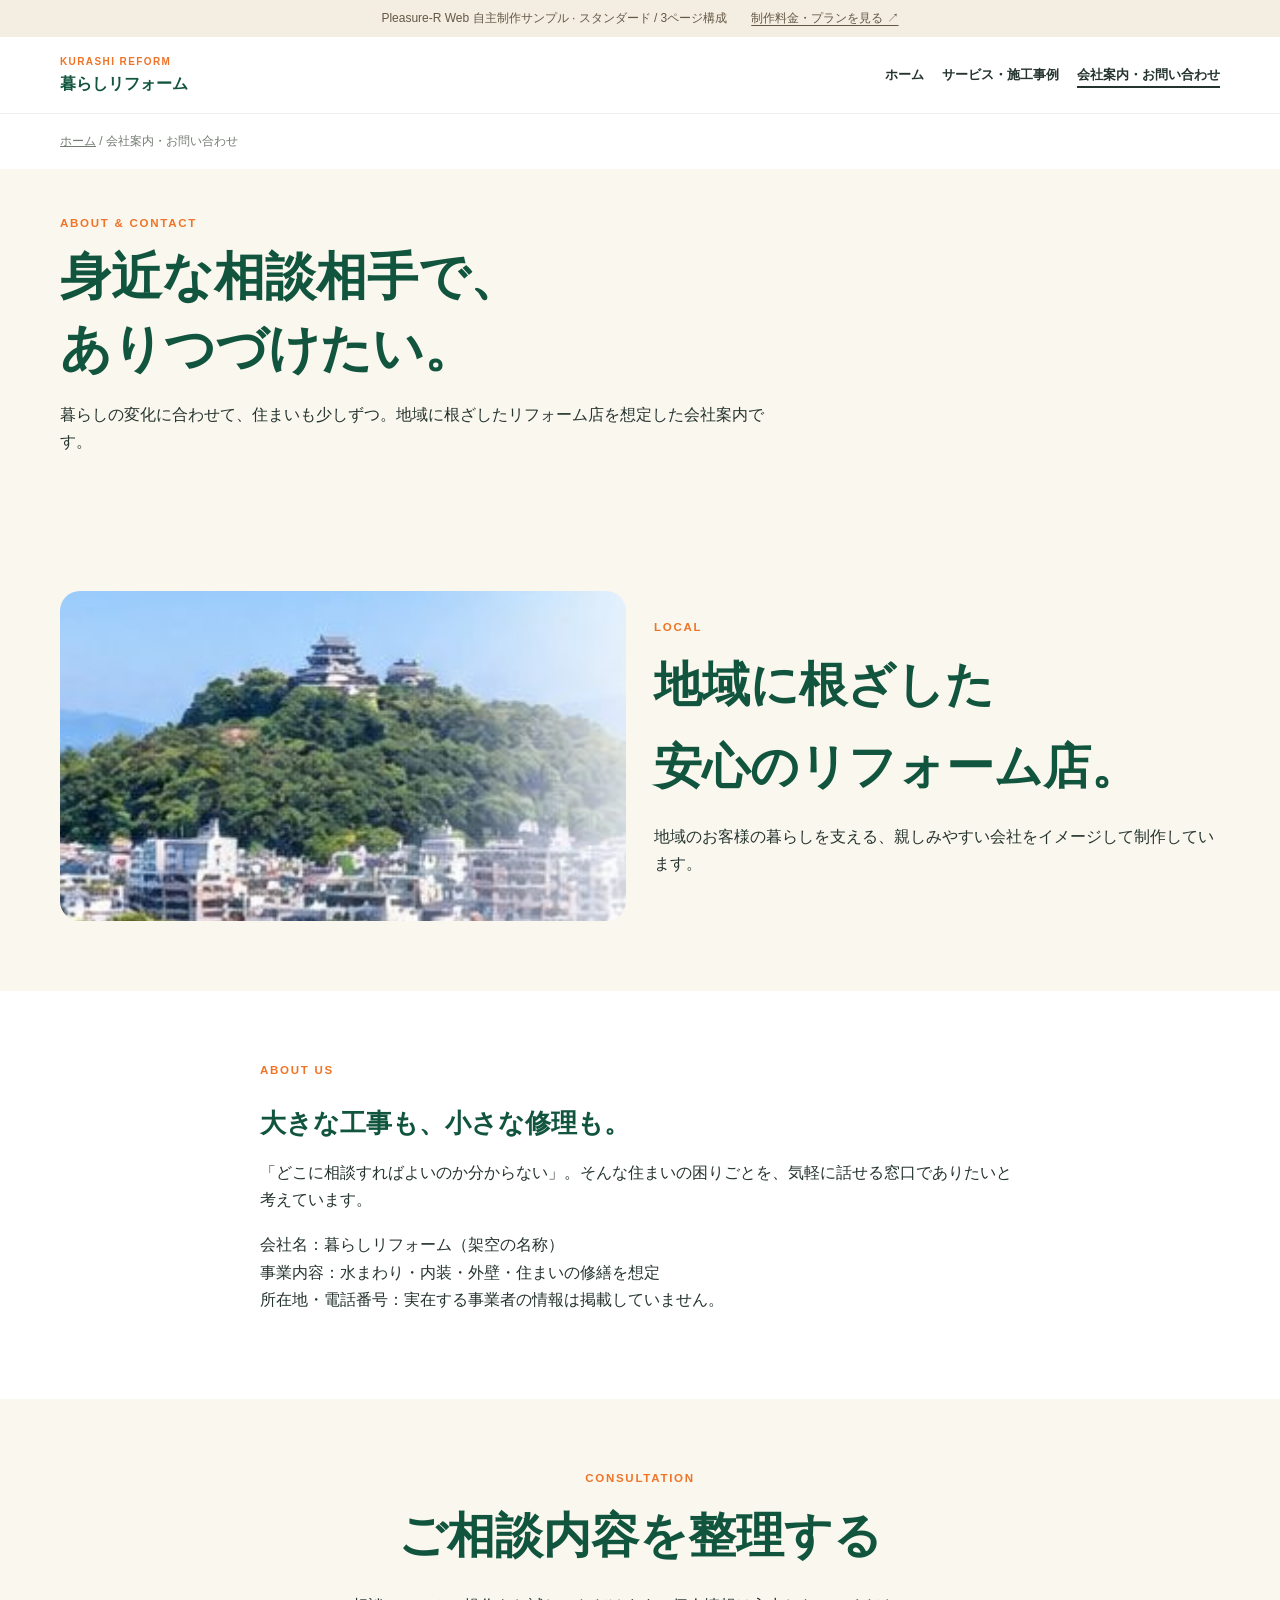
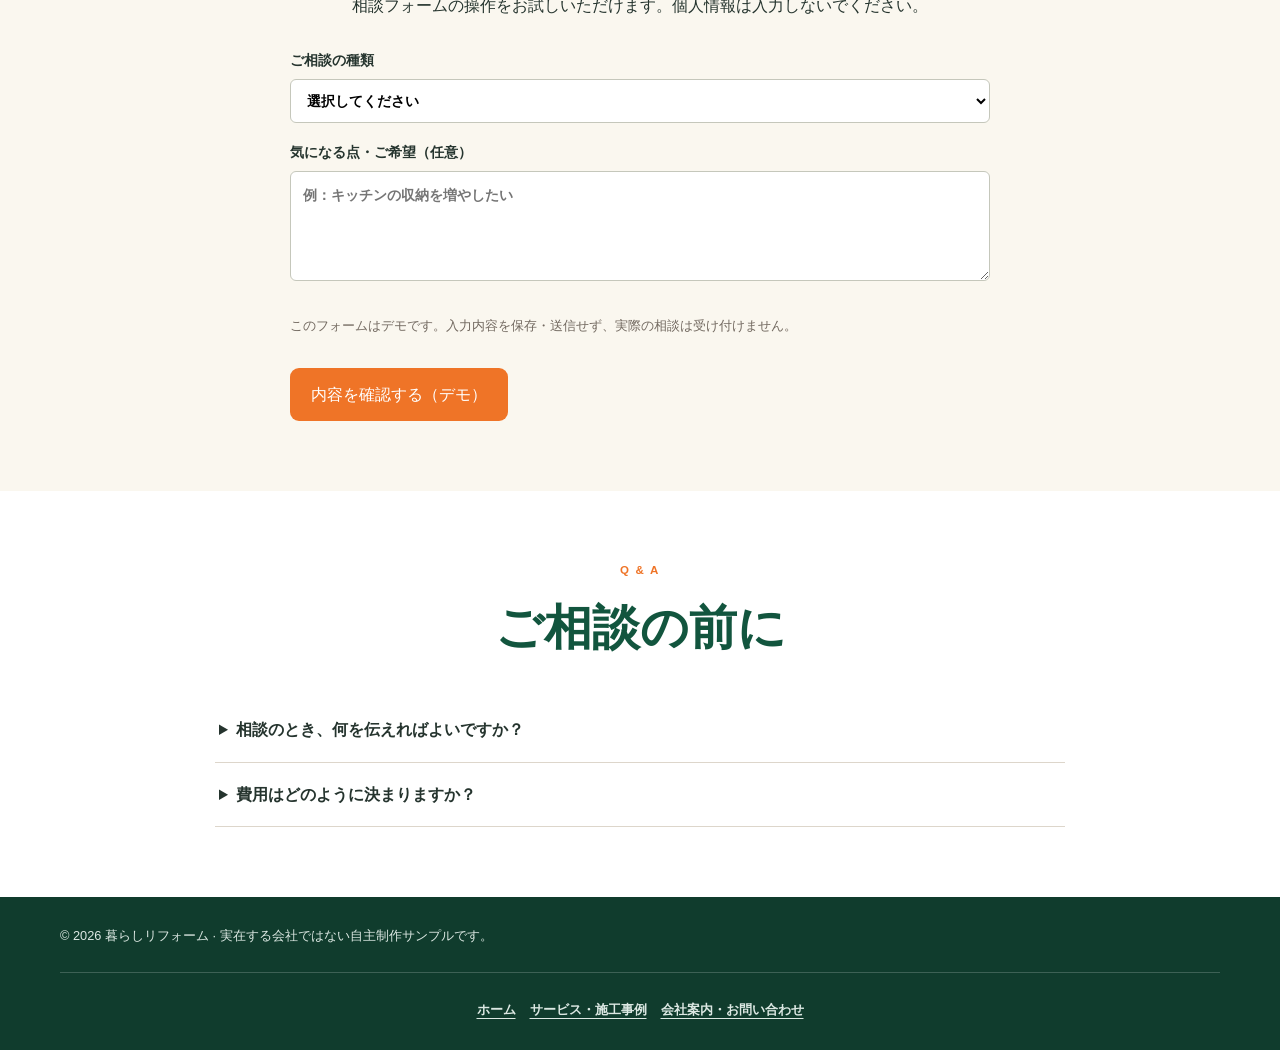
==== contact.html @ da7e7753 "Build a three-page reform sample with shared navigation" ====
<!doctype html><html lang="ja"><head><meta charset="utf-8"><meta name="viewport" content="width=device-width,initial-scale=1"><meta name="description" content="スタンダードプラン・3ページ構成の自主制作サンプル。地域のリフォーム店を想定したデザインです。"><title>会社案内・お問い合わせ｜暮らしリフォーム</title><link rel="stylesheet" href="site.css"><script src="demo.js" defer></script></head><body><div class="demo-bar"><span>Pleasure-R Web 自主制作サンプル · スタンダード / 3ページ構成</span><a href="https://yamaji8198.github.io/pleasure-r-web/#price">制作料金・プランを見る ↗</a></div><header><div class="wrap nav"><a class="logo" href="index.html"><small>KURASHI REFORM</small>暮らしリフォーム</a><nav aria-label="メインメニュー"><a href="index.html">ホーム</a><a href="services.html">サービス・施工事例</a><a href="contact.html" aria-current="page">会社案内・お問い合わせ</a></nav></div></header><main><div class="wrap breadcrumb"><a href="index.html">ホーム</a><span aria-hidden="true"> / </span>会社案内・お問い合わせ</div><div class="page-head"><div class="wrap"><div class="ey">ABOUT & CONTACT</div><h1>身近な相談相手で、<br>ありつづけたい。</h1><p>暮らしの変化に合わせて、住まいも少しずつ。地域に根ざしたリフォーム店を想定した会社案内です。</p></div></div><section class="soft"><div class="wrap local"><div class="local-photo"></div><div><div class="ey">LOCAL</div><h2>地域に根ざした<br>安心のリフォーム店。</h2><p>地域のお客様の暮らしを支える、親しみやすい会社をイメージして制作しています。</p></div></div></section><section><div class="wrap reading"><div class="ey">ABOUT US</div><h2>大きな工事も、小さな修理も。</h2><p>「どこに相談すればよいのか分からない」。そんな住まいの困りごとを、気軽に話せる窓口でありたいと考えています。</p><p>会社名：暮らしリフォーム（架空の名称）<br>事業内容：水まわり・内装・外壁・住まいの修繕を想定<br>所在地・電話番号：実在する事業者の情報は掲載していません。</p></div></section><section class="soft" id="consultation"><div class="wrap"><div class="title"><div class="ey">CONSULTATION</div><h2>ご相談内容を整理する</h2><p>相談フォームの操作をお試しいただけます。個人情報は入力しないでください。</p></div><form class="demo-form" data-demo-form><label>ご相談の種類<select required><option value="">選択してください</option><option>キッチン・水まわり</option><option>床・壁・クロス</option><option>外壁・屋根</option><option>小さな修理</option><option>その他のご相談</option></select></label><label>気になる点・ご希望（任意）<textarea maxlength="500" placeholder="例：キッチンの収納を増やしたい"></textarea></label><p class="demo-note">このフォームはデモです。入力内容を保存・送信せず、実際の相談は受け付けません。</p><button class="btn" type="submit">内容を確認する（デモ）</button><div role="status" class="demo-result" aria-live="polite"></div></form></div></section><section><div class="wrap"><div class="title"><div class="ey">Q & A</div><h2>ご相談の前に</h2></div><div class="faq"><details><summary>相談のとき、何を伝えればよいですか？</summary><p>直したい場所、困っていること、ご希望の時期などを整理しておくと相談しやすくなります。</p></details><details><summary>費用はどのように決まりますか？</summary><p>施工範囲や設備、建物の状態によって異なります。ここに掲載した金額は制作見本のための例です。</p></details></div></div></section></main><footer><div class="wrap">© 2026 暮らしリフォーム · 実在する会社ではない自主制作サンプルです。<nav class="page-subnav" aria-label="フッターメニュー"><a href="index.html">ホーム</a><a href="services.html">サービス・施工事例</a><a href="contact.html">会社案内・お問い合わせ</a></nav></div></footer></body></html>
---- site.css ----
:root{--g:#12553e;--o:#ef7427;--cream:#faf7ef;--ink:#25342e;--muted:#68756f;--max:1160px}*{box-sizing:border-box}html{scroll-behavior:smooth}body{margin:0;font-family:-apple-system,BlinkMacSystemFont,"Noto Sans JP",sans-serif;color:var(--ink);line-height:1.7}a{text-decoration:none;color:inherit}.wrap{width:min(calc(100% - 32px),var(--max));margin:auto}.sample{text-align:center;background:#fff1dc;color:#80562d;padding:7px;font-size:.75rem;font-weight:800}header{position:sticky;top:0;background:#fffffff2;z-index:10;border-bottom:1px solid #eee}.nav{height:68px;display:flex;align-items:center;justify-content:space-between}.logo{font-weight:900;color:var(--g)}.logo small{display:block;color:var(--o);font-size:.55rem;letter-spacing:.15em}nav{display:flex;gap:20px;font-size:.83rem;font-weight:800}.btn{display:inline-block;background:var(--o);color:#fff;padding:13px 21px;border-radius:9px;font-weight:900}
.hero{position:relative;min-height:510px;background:url("reform-1.jpg") center/cover no-repeat;display:flex;align-items:center}.hero:before{content:"";position:absolute;inset:0;background:linear-gradient(90deg,#fffef9f2 0%,#fffef9c9 42%,#ffffff20 72%)}.hero .wrap{position:relative}h1{font-family:"Yu Mincho",serif;font-size:clamp(2.6rem,5vw,4.7rem);line-height:1.2;color:var(--g);margin:8px 0 16px}h1 em{font-style:normal;color:var(--o)}.lead{max-width:540px;font-weight:650}.badges{display:flex;gap:10px;flex-wrap:wrap;margin:20px 0}.badge{background:#fff;border-radius:999px;padding:10px 14px;font-weight:850;box-shadow:0 7px 20px #0001}
section{padding:70px 0}.soft{background:var(--cream)}.title{text-align:center;margin-bottom:30px}.ey{color:var(--o);font-size:.72rem;letter-spacing:.15em;font-weight:900}h2{font-family:"Yu Mincho",serif;color:var(--g);font-size:clamp(2rem,4vw,3rem);margin:6px 0}
.photo-strip{height:270px;border-radius:20px;background:url("reform-2.jpg") center/cover no-repeat;box-shadow:0 12px 32px #12553e18}
.services{display:grid;grid-template-columns:repeat(4,1fr);gap:12px;margin-top:22px}.card{background:#fff;border:1px solid #e7e3da;border-radius:14px;padding:20px}.card b{color:var(--g);display:block}.cases-photo{height:330px;border-radius:20px;background:url("reform-3.jpg") center/cover no-repeat;box-shadow:0 12px 32px #12553e18}.cases{display:grid;grid-template-columns:repeat(3,1fr);gap:14px;margin-top:20px}.case{background:#fff;border:1px solid #e8e3d9;border-radius:14px;padding:20px}.case h3{color:var(--g);margin:0}.price{color:var(--o);font-weight:900}
.reasons{display:grid;grid-template-columns:repeat(3,1fr);gap:14px}.reason{padding:24px;border-radius:14px;background:#fff;border:1px solid #e6e1d8}.reason strong{color:var(--g)}.local{display:grid;grid-template-columns:1fr 1fr;gap:28px;align-items:center}.local-photo{min-height:330px;border-radius:20px;background:url("reform-4.jpg") center/cover no-repeat}.cta{background:linear-gradient(135deg,#f8f4e9,#eaf4ee);border-radius:22px;padding:38px}footer{background:#103c2d;color:#dce8e3;padding:28px 0;font-size:.8rem}
@media(max-width:800px){nav{display:none}.hero{min-height:590px;background-position:60% center}.hero:before{background:linear-gradient(#fffdf6e8 0%,#fffdf6d9 58%,#ffffff30)}.services{grid-template-columns:1fr 1fr}.cases,.reasons,.local{grid-template-columns:1fr}.photo-strip{height:210px}.cases-photo{height:250px}}
@media(max-width:500px){.hero{min-height:560px}section{padding:55px 0}.services{grid-template-columns:1fr 1fr}.card{padding:15px 11px}}

@media(max-width:500px){
  .hero{min-height:540px;background-position:center center}
  .hero h1{font-size:2.25rem;line-height:1.35}
  .hero .lead{font-size:.95rem}
  section{padding:52px 0}
  h2{font-size:2rem;line-height:1.45}
  .photo-strip{height:170px;background-size:cover;background-position:center}
  .cases-photo{height:210px;background-size:cover;background-position:center}
  .services{grid-template-columns:1fr 1fr;gap:12px}
  .card{padding:15px 11px}
  .local-photo{min-height:220px;background-size:cover;background-position:center}
}


@media(max-width:500px){
  .hero{min-height:620px;padding-top:72px !important;background-position:center center}
  .hero .wrap{position:relative;z-index:2}
  .hero h1{margin-top:0 !important;font-size:2.05rem !important;line-height:1.45 !important;letter-spacing:0 !important}
  .hero .lead{font-size:.95rem !important;line-height:1.8}
}


a:focus-visible,button:focus-visible,input:focus-visible,select:focus-visible,textarea:focus-visible{outline:3px solid #cd7a29;outline-offset:4px}img{max-width:100%;height:auto}.demo-bar{display:flex;align-items:center;justify-content:center;flex-wrap:wrap;gap:6px 24px;padding:9px 18px;background:#f4ede1;color:#655846;font:12px/1.6 -apple-system,BlinkMacSystemFont,"Yu Gothic",sans-serif}.demo-bar a{text-decoration:underline;text-underline-offset:3px}.breadcrumb{font-size:12px;padding:17px 0;color:#737b72}.breadcrumb a{text-decoration:underline}.page-head{padding:45px 0 50px;background:var(--cream,#f5ede5)}.page-head h1{font-size:clamp(2rem,4vw,3.4rem);margin:8px 0 14px;line-height:1.4}.page-head p{max-width:720px}.page-links{display:flex;gap:10px;flex-wrap:wrap;margin:24px 0}.page-links a{padding:10px 17px;border:1px solid #d9dacf;border-radius:5px;background:#fff}.page-links a:hover{border-color:#8d825d}.more-link{display:inline-block;text-decoration:underline;text-underline-offset:5px;font-weight:700;margin-top:20px}.page-subnav{display:flex;gap:14px;flex-wrap:wrap;justify-content:center;padding-top:26px;margin-top:26px;border-top:1px solid #ffffff30}.page-subnav a{text-decoration:underline;text-underline-offset:4px}nav a[aria-current=page]{text-decoration:underline;text-decoration-thickness:2px;text-underline-offset:7px}.panel-grid{display:grid;grid-template-columns:repeat(3,minmax(0,1fr));gap:22px}.panel{padding:26px;background:white;border:1px solid #e7dfd4;border-radius:10px}.panel h3{margin:0 0 10px;font-size:1.15rem}.panel p{font-size:.94rem}.panel-number{display:block;font:italic 32px Georgia,serif;color:#aa8347;margin-bottom:12px}.demo-note{font-size:13px;color:#726960;margin-top:16px}.reading{max-width:760px;margin:auto}.reading p+p{margin-top:18px}.reading h2{font-size:1.6rem;line-height:1.5;margin:24px 0 14px}.faq{max-width:850px;margin:25px auto 0}.faq details{border-bottom:1px solid #ddd6cb;padding:18px 4px}.faq summary{cursor:pointer;font-weight:700}.faq details p{margin-top:14px;font-size:.94rem}.demo-form{display:grid;gap:18px;max-width:700px;margin:24px auto 0}.demo-form label{display:grid;gap:6px;font-size:14px;font-weight:600}.demo-form input,.demo-form select,.demo-form textarea{font:inherit;min-width:0;width:100%;padding:12px;border:1px solid #c5c7bb;background:#fff;border-radius:6px}.demo-form textarea{min-height:110px;resize:vertical}.demo-form button{font:inherit;border:0;cursor:pointer;justify-self:start}.demo-result{padding:20px;background:#edf4eb;border:1px solid #c7d7c6;border-radius:7px;color:#2f5135;white-space:pre-line}.demo-result:empty{display:none}.sample-contact{margin-top:30px}.sample-contact h2{font-size:1.7rem}.sample-contact p{margin:12px 0}.section-small{padding-top:40px;padding-bottom:40px}@media(max-width:800px){.panel-grid{grid-template-columns:1fr}.page-head{padding:28px 0 35px}.demo-bar{font-size:11px}.page-subnav{gap:12px 20px}}

.sample{display:none}.logo{text-decoration:none}.logo small{font-size:10px;letter-spacing:.14em}.nav{height:auto;min-height:76px;gap:18px;padding-block:16px}header nav{display:flex;gap:18px;flex-wrap:wrap}section[id],div[id]{scroll-margin-top:120px}.local-photo{background-position:center}.hero{min-height:510px}.hero h1{font-size:clamp(2.3rem,4.7vw,4.4rem)}.hero .lead{max-width:570px}.services .card{font-size:14px}.cta{box-sizing:border-box}.page-head h1{color:var(--g)}footer nav{display:flex}@media(max-width:800px){.nav{align-items:flex-start;flex-direction:column;gap:12px}.nav nav{display:flex;gap:12px 18px;font-size:12px}.hero{min-height:510px;padding-block:40px}.hero h1{font-size:clamp(2rem,6vw,3.2rem)}.hero:before{background:linear-gradient(90deg,#fffdf6f0,#fffdf6c9)}.cta{padding:26px}.local-photo{min-height:230px}.page-subnav{display:flex}}@media(max-width:500px){.hero{min-height:500px}.hero h1{font-size:2rem}.hero .lead{font-size:14px}.badges{gap:7px}.badge{font-size:12px;padding:8px 10px}.hero .btn{font-size:14px}header nav{gap:10px;font-size:11px}}
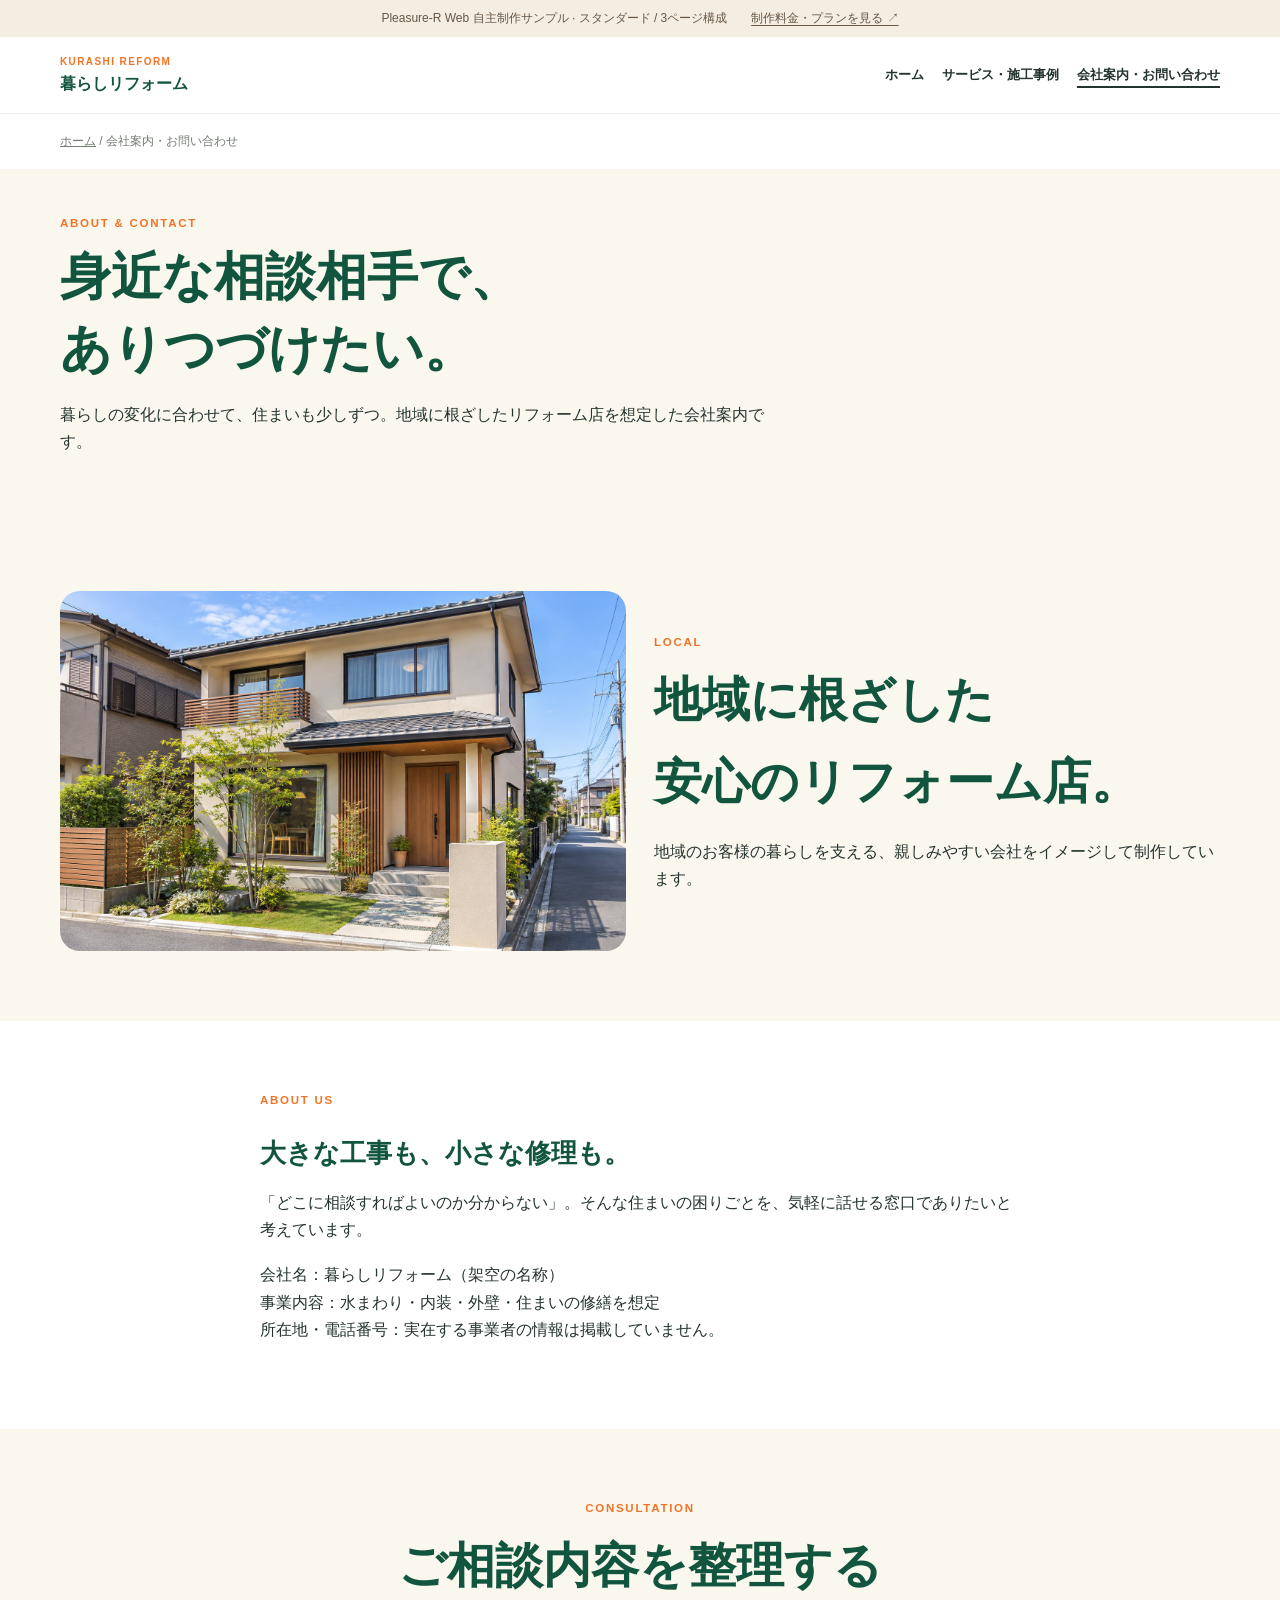
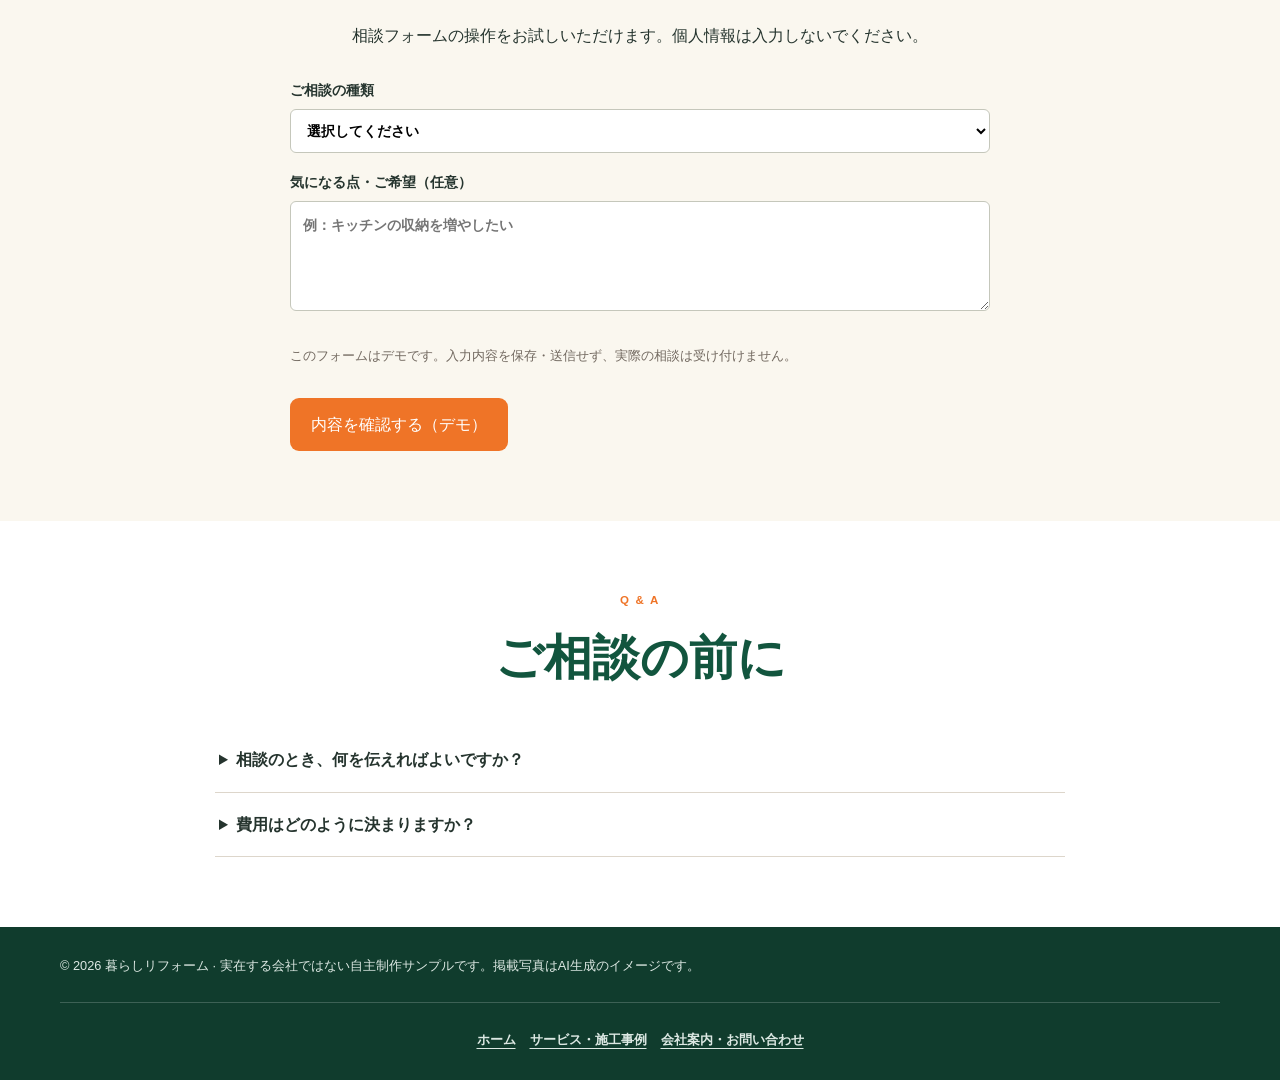
==== commit 89779498: "Replace blurry reform photos with sharp images" ====
--- a/contact.html
+++ b/contact.html
@@ -1 +1 @@
-<!doctype html><html lang="ja"><head><meta charset="utf-8"><meta name="viewport" content="width=device-width,initial-scale=1"><meta name="description" content="スタンダードプラン・3ページ構成の自主制作サンプル。地域のリフォーム店を想定したデザインです。"><title>会社案内・お問い合わせ｜暮らしリフォーム</title><link rel="stylesheet" href="site.css"><script src="demo.js" defer></script></head><body><div class="demo-bar"><span>Pleasure-R Web 自主制作サンプル · スタンダード / 3ページ構成</span><a href="https://yamaji8198.github.io/pleasure-r-web/#price">制作料金・プランを見る ↗</a></div><header><div class="wrap nav"><a class="logo" href="index.html"><small>KURASHI REFORM</small>暮らしリフォーム</a><nav aria-label="メインメニュー"><a href="index.html">ホーム</a><a href="services.html">サービス・施工事例</a><a href="contact.html" aria-current="page">会社案内・お問い合わせ</a></nav></div></header><main><div class="wrap breadcrumb"><a href="index.html">ホーム</a><span aria-hidden="true"> / </span>会社案内・お問い合わせ</div><div class="page-head"><div class="wrap"><div class="ey">ABOUT & CONTACT</div><h1>身近な相談相手で、<br>ありつづけたい。</h1><p>暮らしの変化に合わせて、住まいも少しずつ。地域に根ざしたリフォーム店を想定した会社案内です。</p></div></div><section class="soft"><div class="wrap local"><div class="local-photo"></div><div><div class="ey">LOCAL</div><h2>地域に根ざした<br>安心のリフォーム店。</h2><p>地域のお客様の暮らしを支える、親しみやすい会社をイメージして制作しています。</p></div></div></section><section><div class="wrap reading"><div class="ey">ABOUT US</div><h2>大きな工事も、小さな修理も。</h2><p>「どこに相談すればよいのか分からない」。そんな住まいの困りごとを、気軽に話せる窓口でありたいと考えています。</p><p>会社名：暮らしリフォーム（架空の名称）<br>事業内容：水まわり・内装・外壁・住まいの修繕を想定<br>所在地・電話番号：実在する事業者の情報は掲載していません。</p></div></section><section class="soft" id="consultation"><div class="wrap"><div class="title"><div class="ey">CONSULTATION</div><h2>ご相談内容を整理する</h2><p>相談フォームの操作をお試しいただけます。個人情報は入力しないでください。</p></div><form class="demo-form" data-demo-form><label>ご相談の種類<select required><option value="">選択してください</option><option>キッチン・水まわり</option><option>床・壁・クロス</option><option>外壁・屋根</option><option>小さな修理</option><option>その他のご相談</option></select></label><label>気になる点・ご希望（任意）<textarea maxlength="500" placeholder="例：キッチンの収納を増やしたい"></textarea></label><p class="demo-note">このフォームはデモです。入力内容を保存・送信せず、実際の相談は受け付けません。</p><button class="btn" type="submit">内容を確認する（デモ）</button><div role="status" class="demo-result" aria-live="polite"></div></form></div></section><section><div class="wrap"><div class="title"><div class="ey">Q & A</div><h2>ご相談の前に</h2></div><div class="faq"><details><summary>相談のとき、何を伝えればよいですか？</summary><p>直したい場所、困っていること、ご希望の時期などを整理しておくと相談しやすくなります。</p></details><details><summary>費用はどのように決まりますか？</summary><p>施工範囲や設備、建物の状態によって異なります。ここに掲載した金額は制作見本のための例です。</p></details></div></div></section></main><footer><div class="wrap">© 2026 暮らしリフォーム · 実在する会社ではない自主制作サンプルです。<nav class="page-subnav" aria-label="フッターメニュー"><a href="index.html">ホーム</a><a href="services.html">サービス・施工事例</a><a href="contact.html">会社案内・お問い合わせ</a></nav></div></footer></body></html>
+<!doctype html><html lang="ja"><head><meta charset="utf-8"><meta name="viewport" content="width=device-width,initial-scale=1"><meta name="description" content="スタンダードプラン・3ページ構成の自主制作サンプル。地域のリフォーム店を想定したデザインです。"><title>会社案内・お問い合わせ｜暮らしリフォーム</title><link rel="stylesheet" href="site.css?v=sharp-images"><script src="demo.js" defer></script></head><body><div class="demo-bar"><span>Pleasure-R Web 自主制作サンプル · スタンダード / 3ページ構成</span><a href="https://yamaji8198.github.io/pleasure-r-web/#price">制作料金・プランを見る ↗</a></div><header><div class="wrap nav"><a class="logo" href="index.html"><small>KURASHI REFORM</small>暮らしリフォーム</a><nav aria-label="メインメニュー"><a href="index.html">ホーム</a><a href="services.html">サービス・施工事例</a><a href="contact.html" aria-current="page">会社案内・お問い合わせ</a></nav></div></header><main><div class="wrap breadcrumb"><a href="index.html">ホーム</a><span aria-hidden="true"> / </span>会社案内・お問い合わせ</div><div class="page-head"><div class="wrap"><div class="ey">ABOUT & CONTACT</div><h1>身近な相談相手で、<br>ありつづけたい。</h1><p>暮らしの変化に合わせて、住まいも少しずつ。地域に根ざしたリフォーム店を想定した会社案内です。</p></div></div><section class="soft"><div class="wrap local"><div class="local-photo" role="img" aria-label="住宅外観のリフォームイメージ"></div><div><div class="ey">LOCAL</div><h2>地域に根ざした<br>安心のリフォーム店。</h2><p>地域のお客様の暮らしを支える、親しみやすい会社をイメージして制作しています。</p></div></div></section><section><div class="wrap reading"><div class="ey">ABOUT US</div><h2>大きな工事も、小さな修理も。</h2><p>「どこに相談すればよいのか分からない」。そんな住まいの困りごとを、気軽に話せる窓口でありたいと考えています。</p><p>会社名：暮らしリフォーム（架空の名称）<br>事業内容：水まわり・内装・外壁・住まいの修繕を想定<br>所在地・電話番号：実在する事業者の情報は掲載していません。</p></div></section><section class="soft" id="consultation"><div class="wrap"><div class="title"><div class="ey">CONSULTATION</div><h2>ご相談内容を整理する</h2><p>相談フォームの操作をお試しいただけます。個人情報は入力しないでください。</p></div><form class="demo-form" data-demo-form><label>ご相談の種類<select required><option value="">選択してください</option><option>キッチン・水まわり</option><option>床・壁・クロス</option><option>外壁・屋根</option><option>小さな修理</option><option>その他のご相談</option></select></label><label>気になる点・ご希望（任意）<textarea maxlength="500" placeholder="例：キッチンの収納を増やしたい"></textarea></label><p class="demo-note">このフォームはデモです。入力内容を保存・送信せず、実際の相談は受け付けません。</p><button class="btn" type="submit">内容を確認する（デモ）</button><div role="status" class="demo-result" aria-live="polite"></div></form></div></section><section><div class="wrap"><div class="title"><div class="ey">Q & A</div><h2>ご相談の前に</h2></div><div class="faq"><details><summary>相談のとき、何を伝えればよいですか？</summary><p>直したい場所、困っていること、ご希望の時期などを整理しておくと相談しやすくなります。</p></details><details><summary>費用はどのように決まりますか？</summary><p>施工範囲や設備、建物の状態によって異なります。ここに掲載した金額は制作見本のための例です。</p></details></div></div></section></main><footer><div class="wrap">© 2026 暮らしリフォーム · 実在する会社ではない自主制作サンプルです。掲載写真はAI生成のイメージです。<nav class="page-subnav" aria-label="フッターメニュー"><a href="index.html">ホーム</a><a href="services.html">サービス・施工事例</a><a href="contact.html">会社案内・お問い合わせ</a></nav></div></footer></body></html>
--- a/site.css
+++ b/site.css
@@ -1,35 +1,38 @@
-
-:root{--g:#12553e;--o:#ef7427;--cream:#faf7ef;--ink:#25342e;--muted:#68756f;--max:1160px}*{box-sizing:border-box}html{scroll-behavior:smooth}body{margin:0;font-family:-apple-system,BlinkMacSystemFont,"Noto Sans JP",sans-serif;color:var(--ink);line-height:1.7}a{text-decoration:none;color:inherit}.wrap{width:min(calc(100% - 32px),var(--max));margin:auto}.sample{text-align:center;background:#fff1dc;color:#80562d;padding:7px;font-size:.75rem;font-weight:800}header{position:sticky;top:0;background:#fffffff2;z-index:10;border-bottom:1px solid #eee}.nav{height:68px;display:flex;align-items:center;justify-content:space-between}.logo{font-weight:900;color:var(--g)}.logo small{display:block;color:var(--o);font-size:.55rem;letter-spacing:.15em}nav{display:flex;gap:20px;font-size:.83rem;font-weight:800}.btn{display:inline-block;background:var(--o);color:#fff;padding:13px 21px;border-radius:9px;font-weight:900}
-.hero{position:relative;min-height:510px;background:url("reform-1.jpg") center/cover no-repeat;display:flex;align-items:center}.hero:before{content:"";position:absolute;inset:0;background:linear-gradient(90deg,#fffef9f2 0%,#fffef9c9 42%,#ffffff20 72%)}.hero .wrap{position:relative}h1{font-family:"Yu Mincho",serif;font-size:clamp(2.6rem,5vw,4.7rem);line-height:1.2;color:var(--g);margin:8px 0 16px}h1 em{font-style:normal;color:var(--o)}.lead{max-width:540px;font-weight:650}.badges{display:flex;gap:10px;flex-wrap:wrap;margin:20px 0}.badge{background:#fff;border-radius:999px;padding:10px 14px;font-weight:850;box-shadow:0 7px 20px #0001}
-section{padding:70px 0}.soft{background:var(--cream)}.title{text-align:center;margin-bottom:30px}.ey{color:var(--o);font-size:.72rem;letter-spacing:.15em;font-weight:900}h2{font-family:"Yu Mincho",serif;color:var(--g);font-size:clamp(2rem,4vw,3rem);margin:6px 0}
-.photo-strip{height:270px;border-radius:20px;background:url("reform-2.jpg") center/cover no-repeat;box-shadow:0 12px 32px #12553e18}
-.services{display:grid;grid-template-columns:repeat(4,1fr);gap:12px;margin-top:22px}.card{background:#fff;border:1px solid #e7e3da;border-radius:14px;padding:20px}.card b{color:var(--g);display:block}.cases-photo{height:330px;border-radius:20px;background:url("reform-3.jpg") center/cover no-repeat;box-shadow:0 12px 32px #12553e18}.cases{display:grid;grid-template-columns:repeat(3,1fr);gap:14px;margin-top:20px}.case{background:#fff;border:1px solid #e8e3d9;border-radius:14px;padding:20px}.case h3{color:var(--g);margin:0}.price{color:var(--o);font-weight:900}
-.reasons{display:grid;grid-template-columns:repeat(3,1fr);gap:14px}.reason{padding:24px;border-radius:14px;background:#fff;border:1px solid #e6e1d8}.reason strong{color:var(--g)}.local{display:grid;grid-template-columns:1fr 1fr;gap:28px;align-items:center}.local-photo{min-height:330px;border-radius:20px;background:url("reform-4.jpg") center/cover no-repeat}.cta{background:linear-gradient(135deg,#f8f4e9,#eaf4ee);border-radius:22px;padding:38px}footer{background:#103c2d;color:#dce8e3;padding:28px 0;font-size:.8rem}
-@media(max-width:800px){nav{display:none}.hero{min-height:590px;background-position:60% center}.hero:before{background:linear-gradient(#fffdf6e8 0%,#fffdf6d9 58%,#ffffff30)}.services{grid-template-columns:1fr 1fr}.cases,.reasons,.local{grid-template-columns:1fr}.photo-strip{height:210px}.cases-photo{height:250px}}
-@media(max-width:500px){.hero{min-height:560px}section{padding:55px 0}.services{grid-template-columns:1fr 1fr}.card{padding:15px 11px}}
-
-@media(max-width:500px){
-  .hero{min-height:540px;background-position:center center}
-  .hero h1{font-size:2.25rem;line-height:1.35}
-  .hero .lead{font-size:.95rem}
-  section{padding:52px 0}
-  h2{font-size:2rem;line-height:1.45}
-  .photo-strip{height:170px;background-size:cover;background-position:center}
-  .cases-photo{height:210px;background-size:cover;background-position:center}
-  .services{grid-template-columns:1fr 1fr;gap:12px}
-  .card{padding:15px 11px}
-  .local-photo{min-height:220px;background-size:cover;background-position:center}
-}
-
-
-@media(max-width:500px){
-  .hero{min-height:620px;padding-top:72px !important;background-position:center center}
-  .hero .wrap{position:relative;z-index:2}
-  .hero h1{margin-top:0 !important;font-size:2.05rem !important;line-height:1.45 !important;letter-spacing:0 !important}
-  .hero .lead{font-size:.95rem !important;line-height:1.8}
-}
-
+
+:root{--g:#12553e;--o:#ef7427;--cream:#faf7ef;--ink:#25342e;--muted:#68756f;--max:1160px}*{box-sizing:border-box}html{scroll-behavior:smooth}body{margin:0;font-family:-apple-system,BlinkMacSystemFont,"Noto Sans JP",sans-serif;color:var(--ink);line-height:1.7}a{text-decoration:none;color:inherit}.wrap{width:min(calc(100% - 32px),var(--max));margin:auto}.sample{text-align:center;background:#fff1dc;color:#80562d;padding:7px;font-size:.75rem;font-weight:800}header{position:sticky;top:0;background:#fffffff2;z-index:10;border-bottom:1px solid #eee}.nav{height:68px;display:flex;align-items:center;justify-content:space-between}.logo{font-weight:900;color:var(--g)}.logo small{display:block;color:var(--o);font-size:.55rem;letter-spacing:.15em}nav{display:flex;gap:20px;font-size:.83rem;font-weight:800}.btn{display:inline-block;background:var(--o);color:#fff;padding:13px 21px;border-radius:9px;font-weight:900}
+.hero{position:relative;min-height:510px;background:url("reform-hero-hd.jpg") center/cover no-repeat;display:flex;align-items:center}.hero:before{content:"";position:absolute;inset:0;background:linear-gradient(90deg,#fffef9f2 0%,#fffef9c9 42%,#ffffff20 72%)}.hero .wrap{position:relative}h1{font-family:"Yu Mincho",serif;font-size:clamp(2.6rem,5vw,4.7rem);line-height:1.2;color:var(--g);margin:8px 0 16px}h1 em{font-style:normal;color:var(--o)}.lead{max-width:540px;font-weight:650}.badges{display:flex;gap:10px;flex-wrap:wrap;margin:20px 0}.badge{background:#fff;border-radius:999px;padding:10px 14px;font-weight:850;box-shadow:0 7px 20px #0001}
+section{padding:70px 0}.soft{background:var(--cream)}.title{text-align:center;margin-bottom:30px}.ey{color:var(--o);font-size:.72rem;letter-spacing:.15em;font-weight:900}h2{font-family:"Yu Mincho",serif;color:var(--g);font-size:clamp(2rem,4vw,3rem);margin:6px 0}
+.photo-strip{height:270px;border-radius:20px;background:url("reform-kitchen-hd.jpg") center/cover no-repeat;box-shadow:0 12px 32px #12553e18}
+.services{display:grid;grid-template-columns:repeat(4,1fr);gap:12px;margin-top:22px}.card{background:#fff;border:1px solid #e7e3da;border-radius:14px;padding:20px}.card b{color:var(--g);display:block}.cases-photo{height:330px;border-radius:20px;background:url("reform-comparison-hd.jpg") center/cover no-repeat;box-shadow:0 12px 32px #12553e18}.cases{display:grid;grid-template-columns:repeat(3,1fr);gap:14px;margin-top:20px}.case{background:#fff;border:1px solid #e8e3d9;border-radius:14px;padding:20px}.case h3{color:var(--g);margin:0}.price{color:var(--o);font-weight:900}
+.reasons{display:grid;grid-template-columns:repeat(3,1fr);gap:14px}.reason{padding:24px;border-radius:14px;background:#fff;border:1px solid #e6e1d8}.reason strong{color:var(--g)}.local{display:grid;grid-template-columns:1fr 1fr;gap:28px;align-items:center}.local-photo{min-height:330px;border-radius:20px;background:url("reform-exterior-hd.jpg") center/cover no-repeat}.cta{background:linear-gradient(135deg,#f8f4e9,#eaf4ee);border-radius:22px;padding:38px}footer{background:#103c2d;color:#dce8e3;padding:28px 0;font-size:.8rem}
+@media(max-width:800px){nav{display:none}.hero{min-height:590px;background-position:60% center}.hero:before{background:linear-gradient(#fffdf6e8 0%,#fffdf6d9 58%,#ffffff30)}.services{grid-template-columns:1fr 1fr}.cases,.reasons,.local{grid-template-columns:1fr}.photo-strip{height:210px}.cases-photo{height:250px}}
+@media(max-width:500px){.hero{min-height:560px}section{padding:55px 0}.services{grid-template-columns:1fr 1fr}.card{padding:15px 11px}}
+
+@media(max-width:500px){
+  .hero{min-height:540px;background-position:center center}
+  .hero h1{font-size:2.25rem;line-height:1.35}
+  .hero .lead{font-size:.95rem}
+  section{padding:52px 0}
+  h2{font-size:2rem;line-height:1.45}
+  .photo-strip{height:170px;background-size:cover;background-position:center}
+  .cases-photo{height:210px;background-size:cover;background-position:center}
+  .services{grid-template-columns:1fr 1fr;gap:12px}
+  .card{padding:15px 11px}
+  .local-photo{min-height:220px;background-size:cover;background-position:center}
+}
+
+
+@media(max-width:500px){
+  .hero{min-height:620px;padding-top:72px !important;background-position:center center}
+  .hero .wrap{position:relative;z-index:2}
+  .hero h1{margin-top:0 !important;font-size:2.05rem !important;line-height:1.45 !important;letter-spacing:0 !important}
+  .hero .lead{font-size:.95rem !important;line-height:1.8}
+}
+
 
 a:focus-visible,button:focus-visible,input:focus-visible,select:focus-visible,textarea:focus-visible{outline:3px solid #cd7a29;outline-offset:4px}img{max-width:100%;height:auto}.demo-bar{display:flex;align-items:center;justify-content:center;flex-wrap:wrap;gap:6px 24px;padding:9px 18px;background:#f4ede1;color:#655846;font:12px/1.6 -apple-system,BlinkMacSystemFont,"Yu Gothic",sans-serif}.demo-bar a{text-decoration:underline;text-underline-offset:3px}.breadcrumb{font-size:12px;padding:17px 0;color:#737b72}.breadcrumb a{text-decoration:underline}.page-head{padding:45px 0 50px;background:var(--cream,#f5ede5)}.page-head h1{font-size:clamp(2rem,4vw,3.4rem);margin:8px 0 14px;line-height:1.4}.page-head p{max-width:720px}.page-links{display:flex;gap:10px;flex-wrap:wrap;margin:24px 0}.page-links a{padding:10px 17px;border:1px solid #d9dacf;border-radius:5px;background:#fff}.page-links a:hover{border-color:#8d825d}.more-link{display:inline-block;text-decoration:underline;text-underline-offset:5px;font-weight:700;margin-top:20px}.page-subnav{display:flex;gap:14px;flex-wrap:wrap;justify-content:center;padding-top:26px;margin-top:26px;border-top:1px solid #ffffff30}.page-subnav a{text-decoration:underline;text-underline-offset:4px}nav a[aria-current=page]{text-decoration:underline;text-decoration-thickness:2px;text-underline-offset:7px}.panel-grid{display:grid;grid-template-columns:repeat(3,minmax(0,1fr));gap:22px}.panel{padding:26px;background:white;border:1px solid #e7dfd4;border-radius:10px}.panel h3{margin:0 0 10px;font-size:1.15rem}.panel p{font-size:.94rem}.panel-number{display:block;font:italic 32px Georgia,serif;color:#aa8347;margin-bottom:12px}.demo-note{font-size:13px;color:#726960;margin-top:16px}.reading{max-width:760px;margin:auto}.reading p+p{margin-top:18px}.reading h2{font-size:1.6rem;line-height:1.5;margin:24px 0 14px}.faq{max-width:850px;margin:25px auto 0}.faq details{border-bottom:1px solid #ddd6cb;padding:18px 4px}.faq summary{cursor:pointer;font-weight:700}.faq details p{margin-top:14px;font-size:.94rem}.demo-form{display:grid;gap:18px;max-width:700px;margin:24px auto 0}.demo-form label{display:grid;gap:6px;font-size:14px;font-weight:600}.demo-form input,.demo-form select,.demo-form textarea{font:inherit;min-width:0;width:100%;padding:12px;border:1px solid #c5c7bb;background:#fff;border-radius:6px}.demo-form textarea{min-height:110px;resize:vertical}.demo-form button{font:inherit;border:0;cursor:pointer;justify-self:start}.demo-result{padding:20px;background:#edf4eb;border:1px solid #c7d7c6;border-radius:7px;color:#2f5135;white-space:pre-line}.demo-result:empty{display:none}.sample-contact{margin-top:30px}.sample-contact h2{font-size:1.7rem}.sample-contact p{margin:12px 0}.section-small{padding-top:40px;padding-bottom:40px}@media(max-width:800px){.panel-grid{grid-template-columns:1fr}.page-head{padding:28px 0 35px}.demo-bar{font-size:11px}.page-subnav{gap:12px 20px}}
 
 .sample{display:none}.logo{text-decoration:none}.logo small{font-size:10px;letter-spacing:.14em}.nav{height:auto;min-height:76px;gap:18px;padding-block:16px}header nav{display:flex;gap:18px;flex-wrap:wrap}section[id],div[id]{scroll-margin-top:120px}.local-photo{background-position:center}.hero{min-height:510px}.hero h1{font-size:clamp(2.3rem,4.7vw,4.4rem)}.hero .lead{max-width:570px}.services .card{font-size:14px}.cta{box-sizing:border-box}.page-head h1{color:var(--g)}footer nav{display:flex}@media(max-width:800px){.nav{align-items:flex-start;flex-direction:column;gap:12px}.nav nav{display:flex;gap:12px 18px;font-size:12px}.hero{min-height:510px;padding-block:40px}.hero h1{font-size:clamp(2rem,6vw,3.2rem)}.hero:before{background:linear-gradient(90deg,#fffdf6f0,#fffdf6c9)}.cta{padding:26px}.local-photo{min-height:230px}.page-subnav{display:flex}}@media(max-width:500px){.hero{min-height:500px}.hero h1{font-size:2rem}.hero .lead{font-size:14px}.badges{gap:7px}.badge{font-size:12px;padding:8px 10px}.hero .btn{font-size:14px}header nav{gap:10px;font-size:11px}}
+
+/* Full-resolution images with natural aspect ratios. */
+.photo-strip{height:350px;background-position:center 56%}.cases-photo{height:auto;aspect-ratio:2/1;background-size:contain;background-color:#f4ede2;position:relative}.cases-photo:before,.cases-photo:after{position:absolute;top:16px;z-index:1;padding:5px 12px;border-radius:99px;font-size:12px;font-weight:800;color:#fff}.cases-photo:before{content:"施工前イメージ";left:16px;background:#49524c}.cases-photo:after{content:"施工後イメージ";left:calc(50% + 16px);background:#d66c28}.comparison-open{display:block}.comparison-open:focus-visible{outline-offset:6px;border-radius:20px}.image-caption{color:#68756f;font-size:12px;margin:12px 0 0}.hero:before{background:linear-gradient(90deg,#fffef9ed 0%,#fffef9bd 39%,#ffffff0d 73%)}.local-photo{min-height:360px;background-position:center}.generated-note{color:#68756f;font-size:12px;margin-top:12px}@media(max-width:800px){.photo-strip{height:290px}.local-photo{min-height:300px}.hero:before{background:linear-gradient(90deg,#fffdf6eb,#fffdf694)}}@media(max-width:500px){.photo-strip{height:240px}.cases-photo{aspect-ratio:2/1}.cases-photo:before,.cases-photo:after{font-size:9px;top:8px;padding:3px 6px}.cases-photo:before{left:8px}.cases-photo:after{left:calc(50% + 8px)}.local-photo{min-height:280px}}
